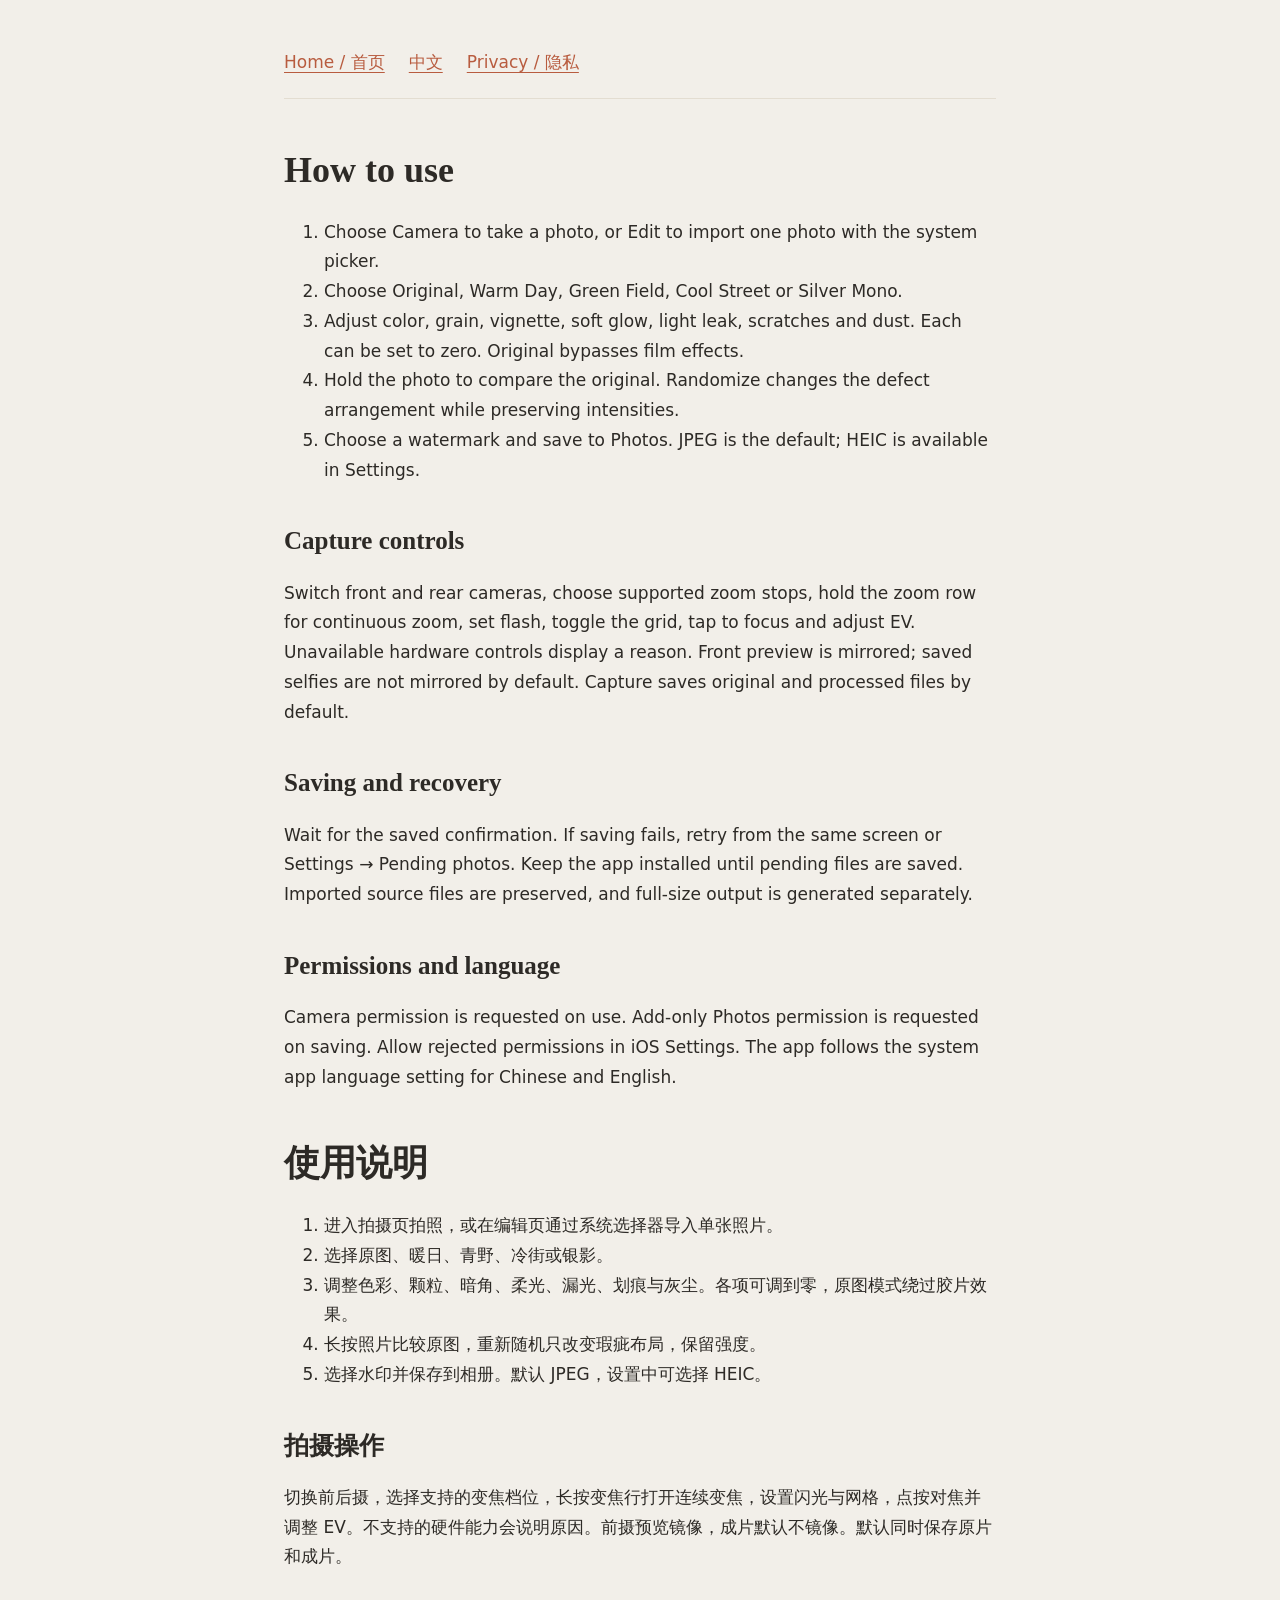
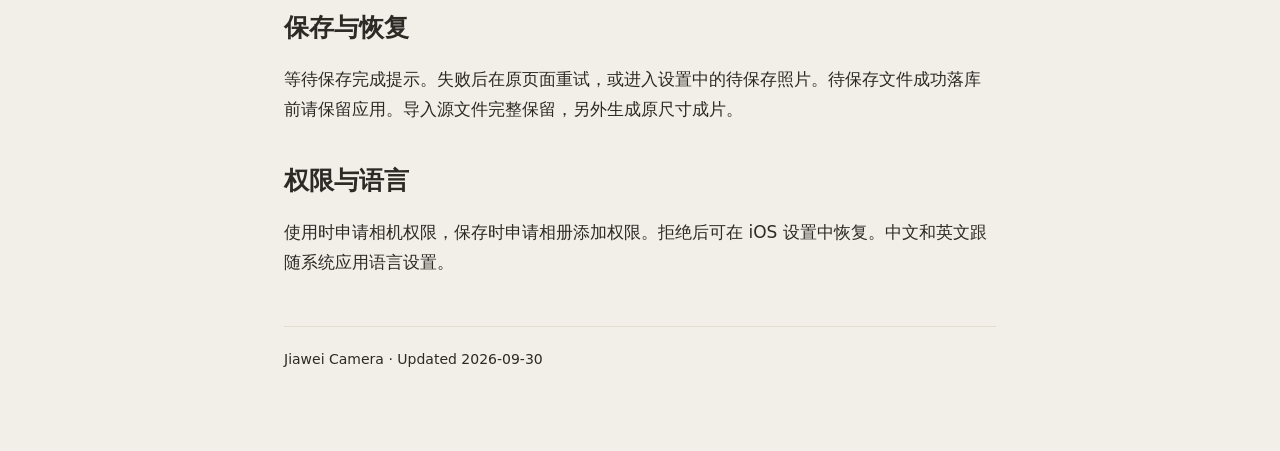
==== guide.html @ 29629f0c "发布佳伟相机双语支持与隐私页面" ====
<!doctype html><html lang="en"><meta charset="utf-8"><meta name="viewport" content="width=device-width,initial-scale=1"><title>Guide · Jiawei Camera</title><link rel="stylesheet" href="style.css"><main><nav><a href="index.html">Home / 首页</a><a href="#zh">中文</a><a href="privacy.html">Privacy / 隐私</a></nav><h1>How to use</h1><ol><li>Choose Camera to take a photo, or Edit to import one photo with the system picker.</li><li>Choose Original, Warm Day, Green Field, Cool Street or Silver Mono.</li><li>Adjust color, grain, vignette, soft glow, light leak, scratches and dust. Each can be set to zero. Original bypasses film effects.</li><li>Hold the photo to compare the original. Randomize changes the defect arrangement while preserving intensities.</li><li>Choose a watermark and save to Photos. JPEG is the default; HEIC is available in Settings.</li></ol><h2>Capture controls</h2><p>Switch front and rear cameras, choose supported zoom stops, hold the zoom row for continuous zoom, set flash, toggle the grid, tap to focus and adjust EV. Unavailable hardware controls display a reason. Front preview is mirrored; saved selfies are not mirrored by default. Capture saves original and processed files by default.</p><h2>Saving and recovery</h2><p>Wait for the saved confirmation. If saving fails, retry from the same screen or Settings → Pending photos. Keep the app installed until pending files are saved. Imported source files are preserved, and full-size output is generated separately.</p><h2>Permissions and language</h2><p>Camera permission is requested on use. Add-only Photos permission is requested on saving. Allow rejected permissions in iOS Settings. The app follows the system app language setting for Chinese and English.</p><section id="zh" lang="zh-Hans"><h1>使用说明</h1><ol><li>进入拍摄页拍照，或在编辑页通过系统选择器导入单张照片。</li><li>选择原图、暖日、青野、冷街或银影。</li><li>调整色彩、颗粒、暗角、柔光、漏光、划痕与灰尘。各项可调到零，原图模式绕过胶片效果。</li><li>长按照片比较原图，重新随机只改变瑕疵布局，保留强度。</li><li>选择水印并保存到相册。默认 JPEG，设置中可选择 HEIC。</li></ol><h2>拍摄操作</h2><p>切换前后摄，选择支持的变焦档位，长按变焦行打开连续变焦，设置闪光与网格，点按对焦并调整 EV。不支持的硬件能力会说明原因。前摄预览镜像，成片默认不镜像。默认同时保存原片和成片。</p><h2>保存与恢复</h2><p>等待保存完成提示。失败后在原页面重试，或进入设置中的待保存照片。待保存文件成功落库前请保留应用。导入源文件完整保留，另外生成原尺寸成片。</p><h2>权限与语言</h2><p>使用时申请相机权限，保存时申请相册添加权限。拒绝后可在 iOS 设置中恢复。中文和英文跟随系统应用语言设置。</p></section><footer>Jiawei Camera · Updated 2026-09-30</footer></main></html>
---- style.css ----
:root{color-scheme:light;--paper:#f2efe9;--ink:#2d2a26;--muted:#6e6a63;--line:#e3ddd1;--accent:#b85c3f}*{box-sizing:border-box}body{margin:0;background:var(--paper);color:var(--ink);font:17px/1.75 system-ui,-apple-system,sans-serif}main{max-width:760px;margin:auto;padding:48px 24px 80px}nav{display:flex;gap:24px;flex-wrap:wrap;border-bottom:1px solid var(--line);padding-bottom:20px}a{color:var(--accent);text-underline-offset:4px}h1,h2{font-family:ui-serif,Georgia,serif;line-height:1.3}h1{font-size:36px;margin:48px 0 24px}h2{font-size:25px;margin-top:40px}p,li{max-width:68ch}.muted{color:var(--muted)}footer{border-top:1px solid var(--line);margin-top:48px;padding-top:20px;font-size:14px}section{scroll-margin-top:24px}@media(max-width:480px){main{padding-top:24px}h1{font-size:30px}}
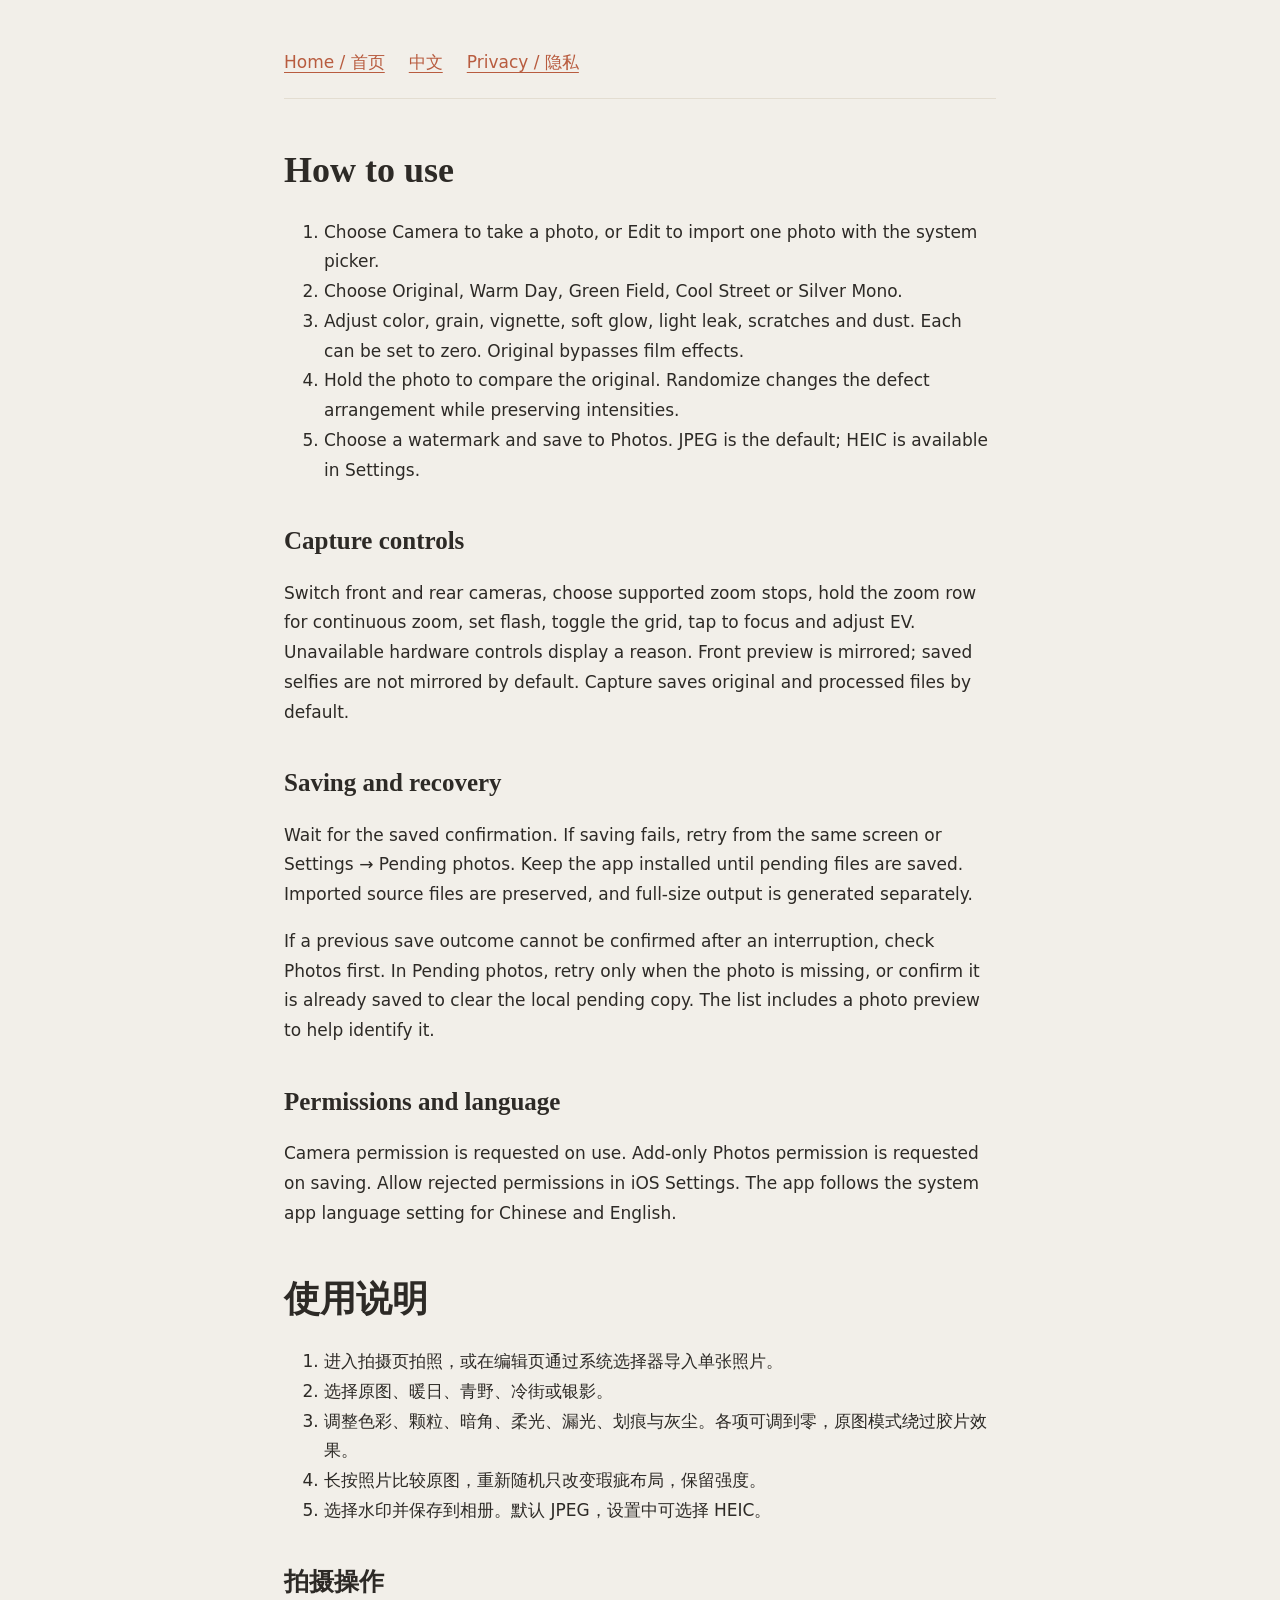
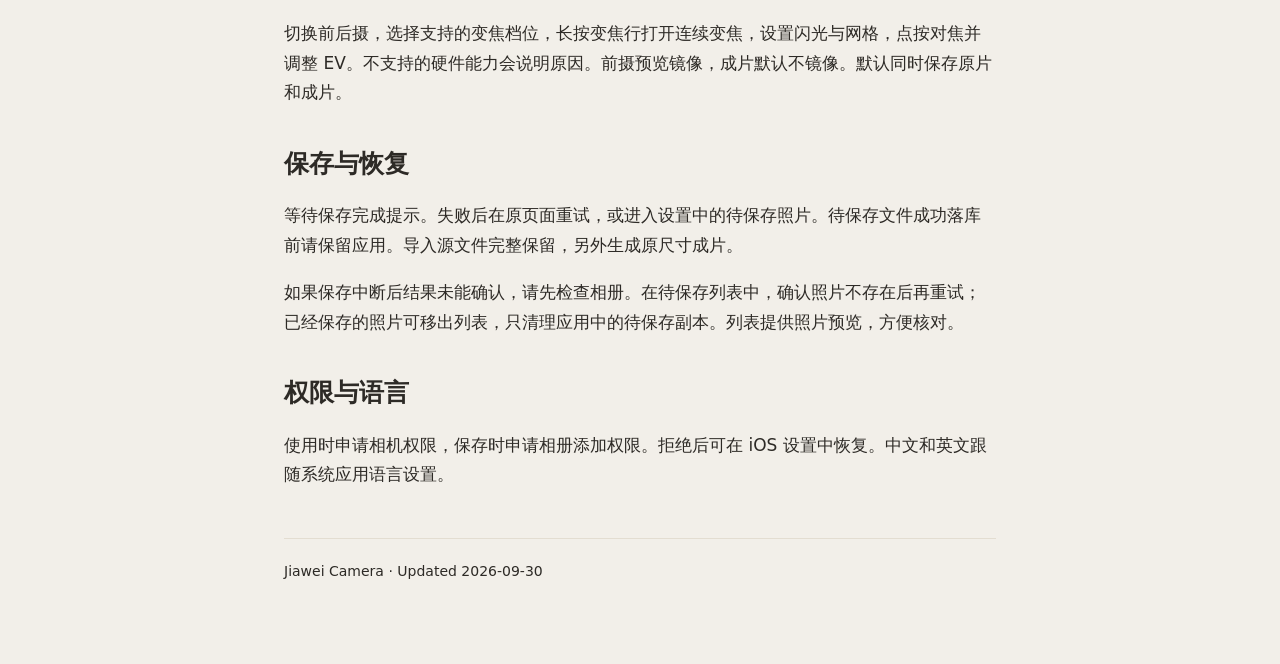
==== commit dfdce28b: "说明保存中断后的相册核对与恢复" ====
--- a/guide.html
+++ b/guide.html
@@ -1 +1 @@
-<!doctype html><html lang="en"><meta charset="utf-8"><meta name="viewport" content="width=device-width,initial-scale=1"><title>Guide · Jiawei Camera</title><link rel="stylesheet" href="style.css"><main><nav><a href="index.html">Home / 首页</a><a href="#zh">中文</a><a href="privacy.html">Privacy / 隐私</a></nav><h1>How to use</h1><ol><li>Choose Camera to take a photo, or Edit to import one photo with the system picker.</li><li>Choose Original, Warm Day, Green Field, Cool Street or Silver Mono.</li><li>Adjust color, grain, vignette, soft glow, light leak, scratches and dust. Each can be set to zero. Original bypasses film effects.</li><li>Hold the photo to compare the original. Randomize changes the defect arrangement while preserving intensities.</li><li>Choose a watermark and save to Photos. JPEG is the default; HEIC is available in Settings.</li></ol><h2>Capture controls</h2><p>Switch front and rear cameras, choose supported zoom stops, hold the zoom row for continuous zoom, set flash, toggle the grid, tap to focus and adjust EV. Unavailable hardware controls display a reason. Front preview is mirrored; saved selfies are not mirrored by default. Capture saves original and processed files by default.</p><h2>Saving and recovery</h2><p>Wait for the saved confirmation. If saving fails, retry from the same screen or Settings → Pending photos. Keep the app installed until pending files are saved. Imported source files are preserved, and full-size output is generated separately.</p><h2>Permissions and language</h2><p>Camera permission is requested on use. Add-only Photos permission is requested on saving. Allow rejected permissions in iOS Settings. The app follows the system app language setting for Chinese and English.</p><section id="zh" lang="zh-Hans"><h1>使用说明</h1><ol><li>进入拍摄页拍照，或在编辑页通过系统选择器导入单张照片。</li><li>选择原图、暖日、青野、冷街或银影。</li><li>调整色彩、颗粒、暗角、柔光、漏光、划痕与灰尘。各项可调到零，原图模式绕过胶片效果。</li><li>长按照片比较原图，重新随机只改变瑕疵布局，保留强度。</li><li>选择水印并保存到相册。默认 JPEG，设置中可选择 HEIC。</li></ol><h2>拍摄操作</h2><p>切换前后摄，选择支持的变焦档位，长按变焦行打开连续变焦，设置闪光与网格，点按对焦并调整 EV。不支持的硬件能力会说明原因。前摄预览镜像，成片默认不镜像。默认同时保存原片和成片。</p><h2>保存与恢复</h2><p>等待保存完成提示。失败后在原页面重试，或进入设置中的待保存照片。待保存文件成功落库前请保留应用。导入源文件完整保留，另外生成原尺寸成片。</p><h2>权限与语言</h2><p>使用时申请相机权限，保存时申请相册添加权限。拒绝后可在 iOS 设置中恢复。中文和英文跟随系统应用语言设置。</p></section><footer>Jiawei Camera · Updated 2026-09-30</footer></main></html>
+<!doctype html><html lang="en"><meta charset="utf-8"><meta name="viewport" content="width=device-width,initial-scale=1"><title>Guide · Jiawei Camera</title><link rel="stylesheet" href="style.css"><main><nav><a href="index.html">Home / 首页</a><a href="#zh">中文</a><a href="privacy.html">Privacy / 隐私</a></nav><h1>How to use</h1><ol><li>Choose Camera to take a photo, or Edit to import one photo with the system picker.</li><li>Choose Original, Warm Day, Green Field, Cool Street or Silver Mono.</li><li>Adjust color, grain, vignette, soft glow, light leak, scratches and dust. Each can be set to zero. Original bypasses film effects.</li><li>Hold the photo to compare the original. Randomize changes the defect arrangement while preserving intensities.</li><li>Choose a watermark and save to Photos. JPEG is the default; HEIC is available in Settings.</li></ol><h2>Capture controls</h2><p>Switch front and rear cameras, choose supported zoom stops, hold the zoom row for continuous zoom, set flash, toggle the grid, tap to focus and adjust EV. Unavailable hardware controls display a reason. Front preview is mirrored; saved selfies are not mirrored by default. Capture saves original and processed files by default.</p><h2>Saving and recovery</h2><p>Wait for the saved confirmation. If saving fails, retry from the same screen or Settings → Pending photos. Keep the app installed until pending files are saved. Imported source files are preserved, and full-size output is generated separately.</p><p>If a previous save outcome cannot be confirmed after an interruption, check Photos first. In Pending photos, retry only when the photo is missing, or confirm it is already saved to clear the local pending copy. The list includes a photo preview to help identify it.</p><h2>Permissions and language</h2><p>Camera permission is requested on use. Add-only Photos permission is requested on saving. Allow rejected permissions in iOS Settings. The app follows the system app language setting for Chinese and English.</p><section id="zh" lang="zh-Hans"><h1>使用说明</h1><ol><li>进入拍摄页拍照，或在编辑页通过系统选择器导入单张照片。</li><li>选择原图、暖日、青野、冷街或银影。</li><li>调整色彩、颗粒、暗角、柔光、漏光、划痕与灰尘。各项可调到零，原图模式绕过胶片效果。</li><li>长按照片比较原图，重新随机只改变瑕疵布局，保留强度。</li><li>选择水印并保存到相册。默认 JPEG，设置中可选择 HEIC。</li></ol><h2>拍摄操作</h2><p>切换前后摄，选择支持的变焦档位，长按变焦行打开连续变焦，设置闪光与网格，点按对焦并调整 EV。不支持的硬件能力会说明原因。前摄预览镜像，成片默认不镜像。默认同时保存原片和成片。</p><h2>保存与恢复</h2><p>等待保存完成提示。失败后在原页面重试，或进入设置中的待保存照片。待保存文件成功落库前请保留应用。导入源文件完整保留，另外生成原尺寸成片。</p><p>如果保存中断后结果未能确认，请先检查相册。在待保存列表中，确认照片不存在后再重试；已经保存的照片可移出列表，只清理应用中的待保存副本。列表提供照片预览，方便核对。</p><h2>权限与语言</h2><p>使用时申请相机权限，保存时申请相册添加权限。拒绝后可在 iOS 设置中恢复。中文和英文跟随系统应用语言设置。</p></section><footer>Jiawei Camera · Updated 2026-09-30</footer></main></html>
